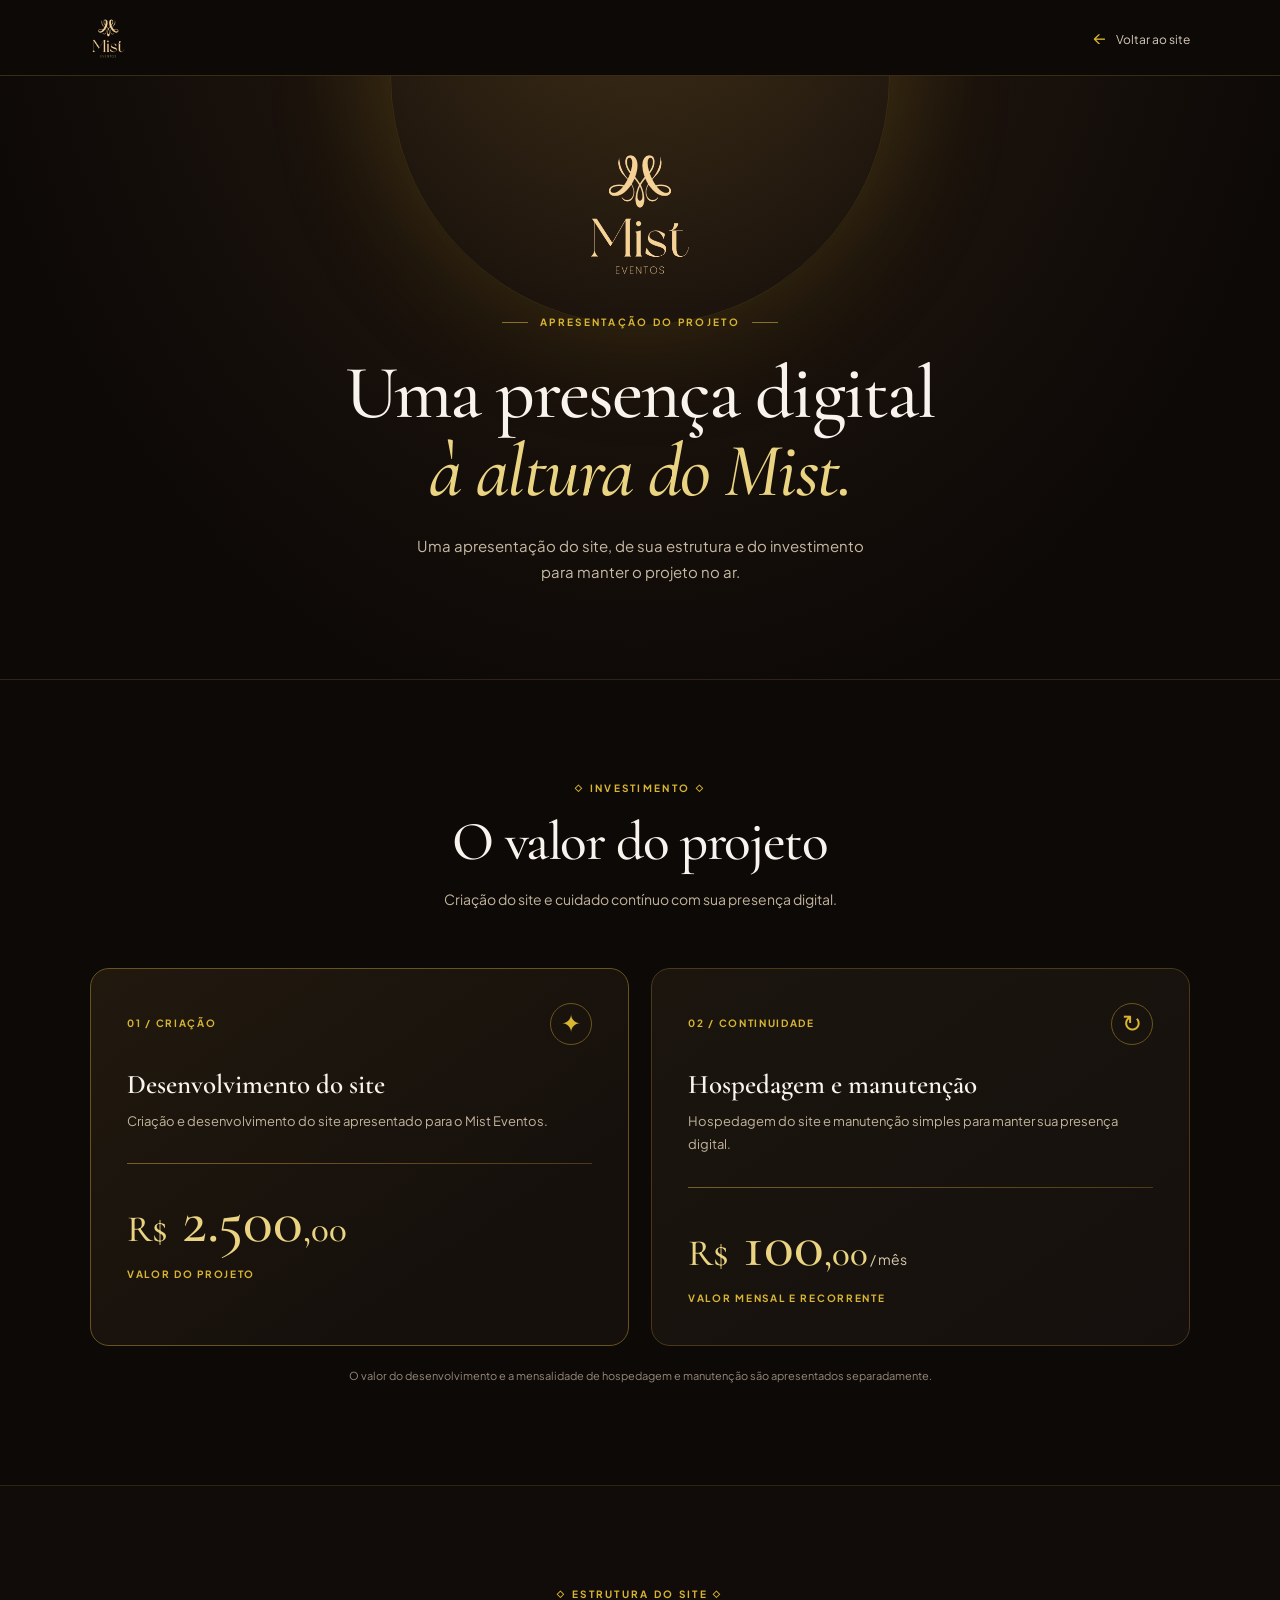
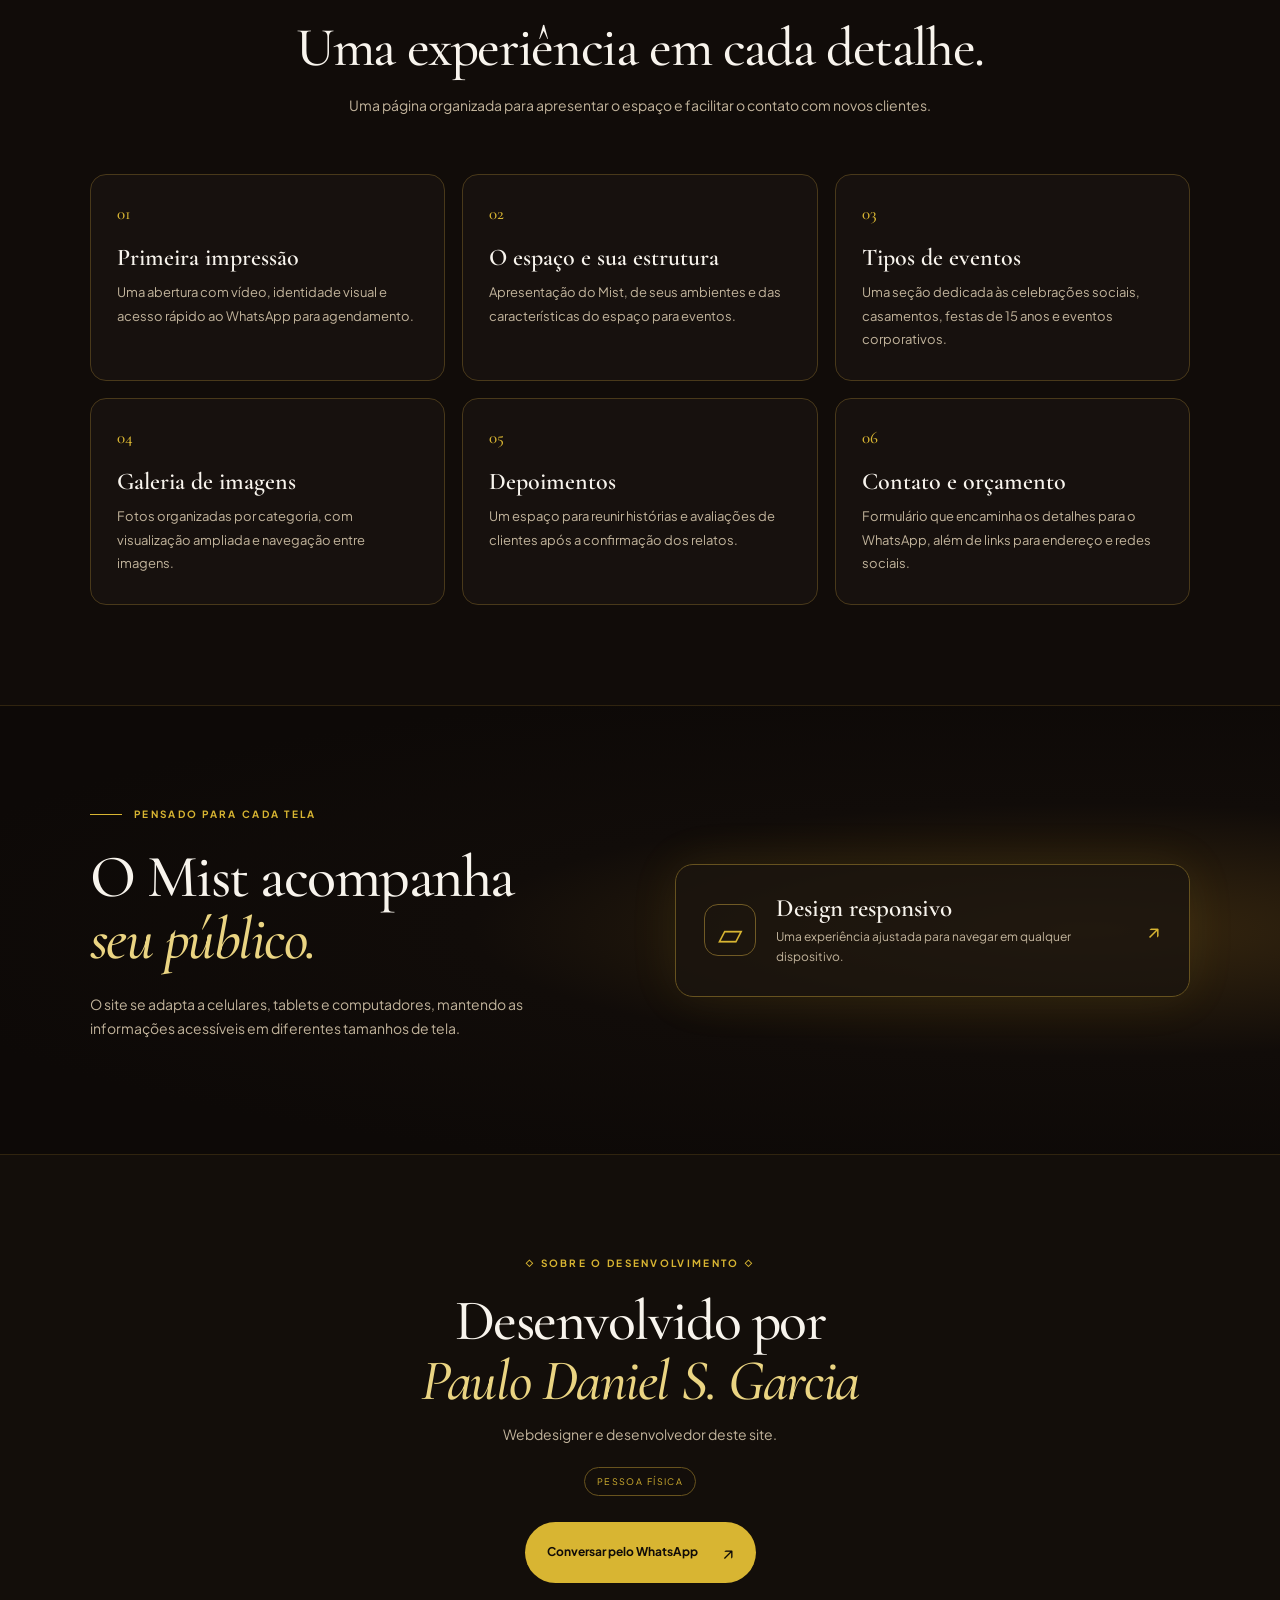
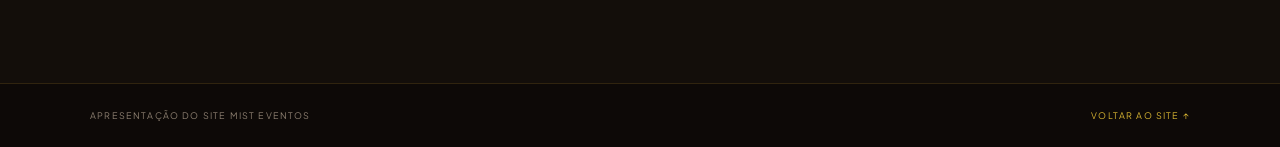
==== apresentacao.html @ 87571ee4 "Adiciona creditos e apresentacao do site" ====
<!doctype html>
<html lang="pt-BR">
<head>
<meta charset="utf-8">
<meta name="viewport" content="width=device-width,initial-scale=1">
<meta name="theme-color" content="#0d0907">
<meta name="description" content="Apresentação da estrutura e do investimento do site Mist Eventos.">
<title>Apresentação do site · Mist Eventos</title>
<link rel="icon" type="image/svg+xml" href="assets/favicon.svg">
<link rel="preconnect" href="https://fonts.googleapis.com"><link rel="preconnect" href="https://fonts.gstatic.com" crossorigin>
<link href="https://fonts.googleapis.com/css2?family=Cormorant+Garamond:ital,wght@0,400;0,500;0,600;1,400;1,500;1,600&family=Plus+Jakarta+Sans:wght@400;500;600;700&display=swap" rel="stylesheet">
<link rel="stylesheet" href="apresentacao.css">
<script defer src="apresentacao.js"></script>
</head>
<body>
<header class="topbar"><div class="container topbar-inner"><a class="topbar-logo" href="index.html" aria-label="Voltar ao site Mist Eventos"><img src="assets/logo-transparente.png" alt="Mist Eventos"></a><a class="back-link" href="index.html"><span aria-hidden="true">←</span> Voltar ao site</a></div></header>
<main>
<section class="intro"><div class="intro-glow" aria-hidden="true"></div><div class="container intro-content"><img class="main-logo" src="assets/logo-transparente.png" alt="Mist Eventos"><div class="eyebrow"><span></span> APRESENTAÇÃO DO PROJETO <span></span></div><h1>Uma presença digital<br><em>à altura do Mist.</em></h1><p class="intro-copy">Uma apresentação do site, de sua estrutura e do investimento para manter o projeto no ar.</p></div></section>
<section class="investment section"><div class="container"><div class="section-heading reveal"><div class="eyebrow">◇ INVESTIMENTO ◇</div><h2>O valor do projeto</h2><p>Criação do site e cuidado contínuo com sua presença digital.</p></div><div class="price-grid"><article class="price-card reveal"><div class="price-top"><span class="price-index">01 / CRIAÇÃO</span><span class="price-symbol" aria-hidden="true">✦</span></div><h3>Desenvolvimento do site</h3><p>Criação e desenvolvimento do site apresentado para o Mist Eventos.</p><div class="price-divider"></div><div class="price"><span>R$</span> 2.500<span>,00</span></div><div class="price-label">VALOR DO PROJETO</div></article><article class="price-card recurring reveal"><div class="price-top"><span class="price-index">02 / CONTINUIDADE</span><span class="price-symbol" aria-hidden="true">↻</span></div><h3>Hospedagem e manutenção</h3><p>Hospedagem do site e manutenção simples para manter sua presença digital.</p><div class="price-divider"></div><div class="price"><span>R$</span> 100<span>,00</span><small> / mês</small></div><div class="price-label">VALOR MENSAL E RECORRENTE</div></article></div><p class="investment-note reveal">O valor do desenvolvimento e a mensalidade de hospedagem e manutenção são apresentados separadamente.</p></div></section>
<section class="structure section"><div class="container"><div class="section-heading reveal"><div class="eyebrow">◇ ESTRUTURA DO SITE ◇</div><h2>Uma experiência em cada detalhe.</h2><p>Uma página organizada para apresentar o espaço e facilitar o contato com novos clientes.</p></div><div class="feature-grid"><article class="feature reveal"><span class="feature-number">01</span><h3>Primeira impressão</h3><p>Uma abertura com vídeo, identidade visual e acesso rápido ao WhatsApp para agendamento.</p></article><article class="feature reveal"><span class="feature-number">02</span><h3>O espaço e sua estrutura</h3><p>Apresentação do Mist, de seus ambientes e das características do espaço para eventos.</p></article><article class="feature reveal"><span class="feature-number">03</span><h3>Tipos de eventos</h3><p>Uma seção dedicada às celebrações sociais, casamentos, festas de 15 anos e eventos corporativos.</p></article><article class="feature reveal"><span class="feature-number">04</span><h3>Galeria de imagens</h3><p>Fotos organizadas por categoria, com visualização ampliada e navegação entre imagens.</p></article><article class="feature reveal"><span class="feature-number">05</span><h3>Depoimentos</h3><p>Um espaço para reunir histórias e avaliações de clientes após a confirmação dos relatos.</p></article><article class="feature reveal"><span class="feature-number">06</span><h3>Contato e orçamento</h3><p>Formulário que encaminha os detalhes para o WhatsApp, além de links para endereço e redes sociais.</p></article></div></div></section>
<section class="responsive section"><div class="container responsive-grid"><div class="reveal"><div class="eyebrow"><span class="eyeline"></span> PENSADO PARA CADA TELA</div><h2>O Mist acompanha<br><em>seu público.</em></h2><p>O site se adapta a celulares, tablets e computadores, mantendo as informações acessíveis em diferentes tamanhos de tela.</p></div><div class="responsive-card reveal"><span class="device-icon" aria-hidden="true">▱</span><div><strong>Design responsivo</strong><p>Uma experiência ajustada para navegar em qualquer dispositivo.</p></div><span class="device-arrow" aria-hidden="true">↗</span></div></div></section>
<section class="author section"><div class="container author-inner reveal"><div class="eyebrow">◇ SOBRE O DESENVOLVIMENTO ◇</div><h2>Desenvolvido por<br><em>Paulo Daniel S. Garcia</em></h2><p>Webdesigner e desenvolvedor deste site.</p><div class="author-kind">PESSOA FÍSICA</div><a class="contact-button" href="https://wa.me/5541984542307?text=Ol%C3%A1%2C%20vim%20pelo%20site%20da%20mist%20eventos%2C%20gostaria%20de%20fazer%20um%20site%20tamb%C3%A9m." target="_blank" rel="noopener noreferrer">Conversar pelo WhatsApp <span aria-hidden="true">↗</span></a></div></section>
</main>
<footer><div class="container footer-content"><span>APRESENTAÇÃO DO SITE MIST EVENTOS</span><a href="index.html">VOLTAR AO SITE ↑</a></div></footer>
</body></html>
---- apresentacao.css ----
:root{--bg:#0d0907;--surface:#17110e;--gold:#d8b532;--gold-light:#ead482;--cream:#f8f4ed;--muted:#c2b49c;--line:#4c3b17}*{box-sizing:border-box}html{scroll-behavior:smooth;overflow-x:clip}body{margin:0;background:var(--bg);color:var(--cream);font-family:'Plus Jakarta Sans',Arial,sans-serif;font-size:14px;line-height:1.7;overflow-x:clip}a{color:inherit;text-decoration:none}img{max-width:100%;display:block}.container{width:min(1100px,calc(100% - 48px));margin:auto}.topbar{height:76px;border-bottom:1px solid #3a2b13;background:#0d0907e8;position:relative;z-index:2}.topbar-inner{height:100%;display:flex;align-items:center;justify-content:space-between}.topbar-logo{width:37px}.back-link{font-size:12px;color:#d6cab9}.back-link span{color:var(--gold);font-size:18px;margin-right:8px}.back-link:hover,.footer-content a:hover{color:var(--gold-light)}.intro{position:relative;overflow:hidden;text-align:center;padding:68px 0 95px;background:radial-gradient(ellipse at 50% -40%,#49371a 0%,#1a120c 43%,#0d0907 76%);border-bottom:1px solid #30240f}.intro-glow{position:absolute;width:500px;height:500px;top:-250px;left:50%;transform:translateX(-50%);border:1px solid #d8b53220;border-radius:50%;box-shadow:0 0 130px #c99d1830;pointer-events:none}.intro-content{position:relative}.main-logo{width:115px;margin:0 auto 35px}.eyebrow{display:flex;align-items:center;justify-content:center;gap:12px;color:var(--gold);font-size:10px;font-weight:700;letter-spacing:.23em}.eyebrow span:not(.eyeline){width:26px;height:1px;background:#88702a}.intro h1,.section h2{font:500 clamp(48px,6vw,76px)/1.03 'Cormorant Garamond',Georgia,serif;letter-spacing:-.025em;margin:23px 0}.intro h1 em,.section h2 em{font-weight:500;color:var(--gold-light)}.intro-copy{color:#c7baa5;max-width:480px;margin:0 auto;font-size:15px}.section{padding:100px 0;border-bottom:1px solid #30240f}.section-heading{text-align:center;max-width:750px;margin:0 auto 56px}.section-heading h2{font-size:clamp(41px,4.3vw,58px);margin:17px 0}.section-heading p{font-size:14px;color:var(--muted);margin:0}.price-grid{display:grid;grid-template-columns:1fr 1fr;gap:22px}.price-card{position:relative;overflow:hidden;border:1px solid #67531d;border-radius:19px;background:linear-gradient(145deg,#21190e,#16100c 72%);padding:34px 36px 38px}.price-card.recurring{border-color:#49391a;background:linear-gradient(145deg,#1b150e,#15100d)}.price-top{display:flex;justify-content:space-between;align-items:center;color:var(--gold)}.price-index,.price-label{font-size:10px;font-weight:700;letter-spacing:.17em;color:var(--gold)}.price-symbol{display:grid;place-items:center;width:42px;height:42px;border:1px solid #69551d;border-radius:50%;font:24px Georgia,serif}.price-card h3,.feature h3{font:600 27px/1.15 'Cormorant Garamond',Georgia,serif;margin:24px 0 10px}.price-card>p,.feature p{color:var(--muted);font-size:13px;line-height:1.8;margin:0}.price-divider{height:1px;background:linear-gradient(90deg,#795e24,#4c3b17);margin:30px 0 22px}.price{color:var(--gold-light);font:500 clamp(43px,5vw,62px)/1.15 'Cormorant Garamond',Georgia,serif;white-space:nowrap}.price>span{font-size:.6em}.price small{color:#d8c9ad;font:400 14px 'Plus Jakarta Sans',Arial,sans-serif}.price-label{margin-top:9px}.investment-note{text-align:center;color:#958979;font-size:11px;margin:21px auto 0;max-width:700px}.structure{background:#110c09}.feature-grid{display:grid;grid-template-columns:repeat(3,1fr);gap:17px}.feature{border:1px solid #49391a;border-radius:16px;background:#17110e;padding:27px 26px;min-height:207px;transition:border-color .25s,box-shadow .25s,transform .25s}.feature:hover{border-color:#b49533;box-shadow:0 10px 30px #d8b5321c;transform:translateY(-3px)}.feature-number{font:500 17px 'Cormorant Garamond',Georgia,serif;color:var(--gold)}.feature h3{font-size:24px;margin:18px 0 10px}.responsive{background:radial-gradient(ellipse at 85% 50%,#37270f 0%,#110c09 40%,#0d0907 80%)}.responsive-grid{display:grid;grid-template-columns:1fr 1fr;gap:70px;align-items:center}.responsive .eyebrow{justify-content:flex-start}.eyeline{width:32px;height:1px;background:var(--gold)}.responsive h2{font-size:clamp(45px,4.7vw,65px)}.responsive-grid>div>p{max-width:470px;color:var(--muted)}.responsive-card{display:flex;align-items:center;gap:20px;padding:28px;border:1px solid #66521f;border-radius:18px;background:#1b150ecc;box-shadow:0 0 50px #d8b53216}.device-icon{flex-shrink:0;width:52px;height:52px;border:1px solid #705a25;border-radius:14px;color:var(--gold);display:grid;place-items:center;font-size:32px}.responsive-card strong{font:600 25px 'Cormorant Garamond',Georgia,serif}.responsive-card p{margin:4px 0 0;color:var(--muted);font-size:12px;line-height:1.7}.device-arrow{margin-left:auto;color:var(--gold);font-size:20px}.author{text-align:center;background:#130e0a}.author h2{font-size:clamp(43px,4.5vw,60px);margin:20px 0 12px}.author p{color:var(--muted);margin:0}.author-kind{display:inline-block;border:1px solid #68531e;border-radius:99px;color:var(--gold);font-size:9px;letter-spacing:.16em;padding:6px 12px;margin:20px 0 26px}.contact-button{display:flex;width:max-content;max-width:100%;justify-content:center;align-items:center;gap:25px;border-radius:99px;background:var(--gold);color:#100b08;padding:15px 22px;font-size:12px;font-weight:700;margin:auto;transition:background .2s}.contact-button:hover{background:#ead15f}.contact-button span{font-size:18px;font-weight:400}footer{padding:24px 0}.footer-content{display:flex;justify-content:space-between;gap:20px;color:#8c7f70;font-size:9px;letter-spacing:.13em}.footer-content a{color:var(--gold)}.reveal{opacity:0;transform:translateY(25px);transition:opacity .7s ease,transform .7s ease}.reveal.visible{opacity:1;transform:none}html:not(.animations-ready) .reveal{opacity:1;transform:none}:focus-visible{outline:2px solid var(--gold-light);outline-offset:4px}@media(max-width:750px){.feature-grid{grid-template-columns:repeat(2,1fr)}.responsive-grid{gap:35px}.section{padding:78px 0}}@media(max-width:550px){.container{width:calc(100% - 36px)}.topbar{height:68px}.intro{padding:55px 0 75px}.main-logo{width:96px}.intro h1{font-size:clamp(43px,11vw,58px)}.intro-copy{font-size:13px}.eyebrow{font-size:9px;letter-spacing:.17em}.section{padding:70px 0}.section-heading{margin-bottom:37px}.section-heading h2{font-size:42px}.price-grid,.feature-grid,.responsive-grid{grid-template-columns:1fr}.price-card{padding:26px}.price{font-size:52px}.feature{min-height:0;padding:23px}.feature h3{margin:12px 0 8px}.responsive-grid{gap:28px}.responsive h2{font-size:48px}.responsive-card{padding:22px}.footer-content{flex-wrap:wrap;line-height:1.7}.author h2{font-size:43px}}@media(prefers-reduced-motion:reduce){html{scroll-behavior:auto}.reveal{opacity:1!important;transform:none!important;transition:none!important}*,*:before,*:after{transition:none!important}}
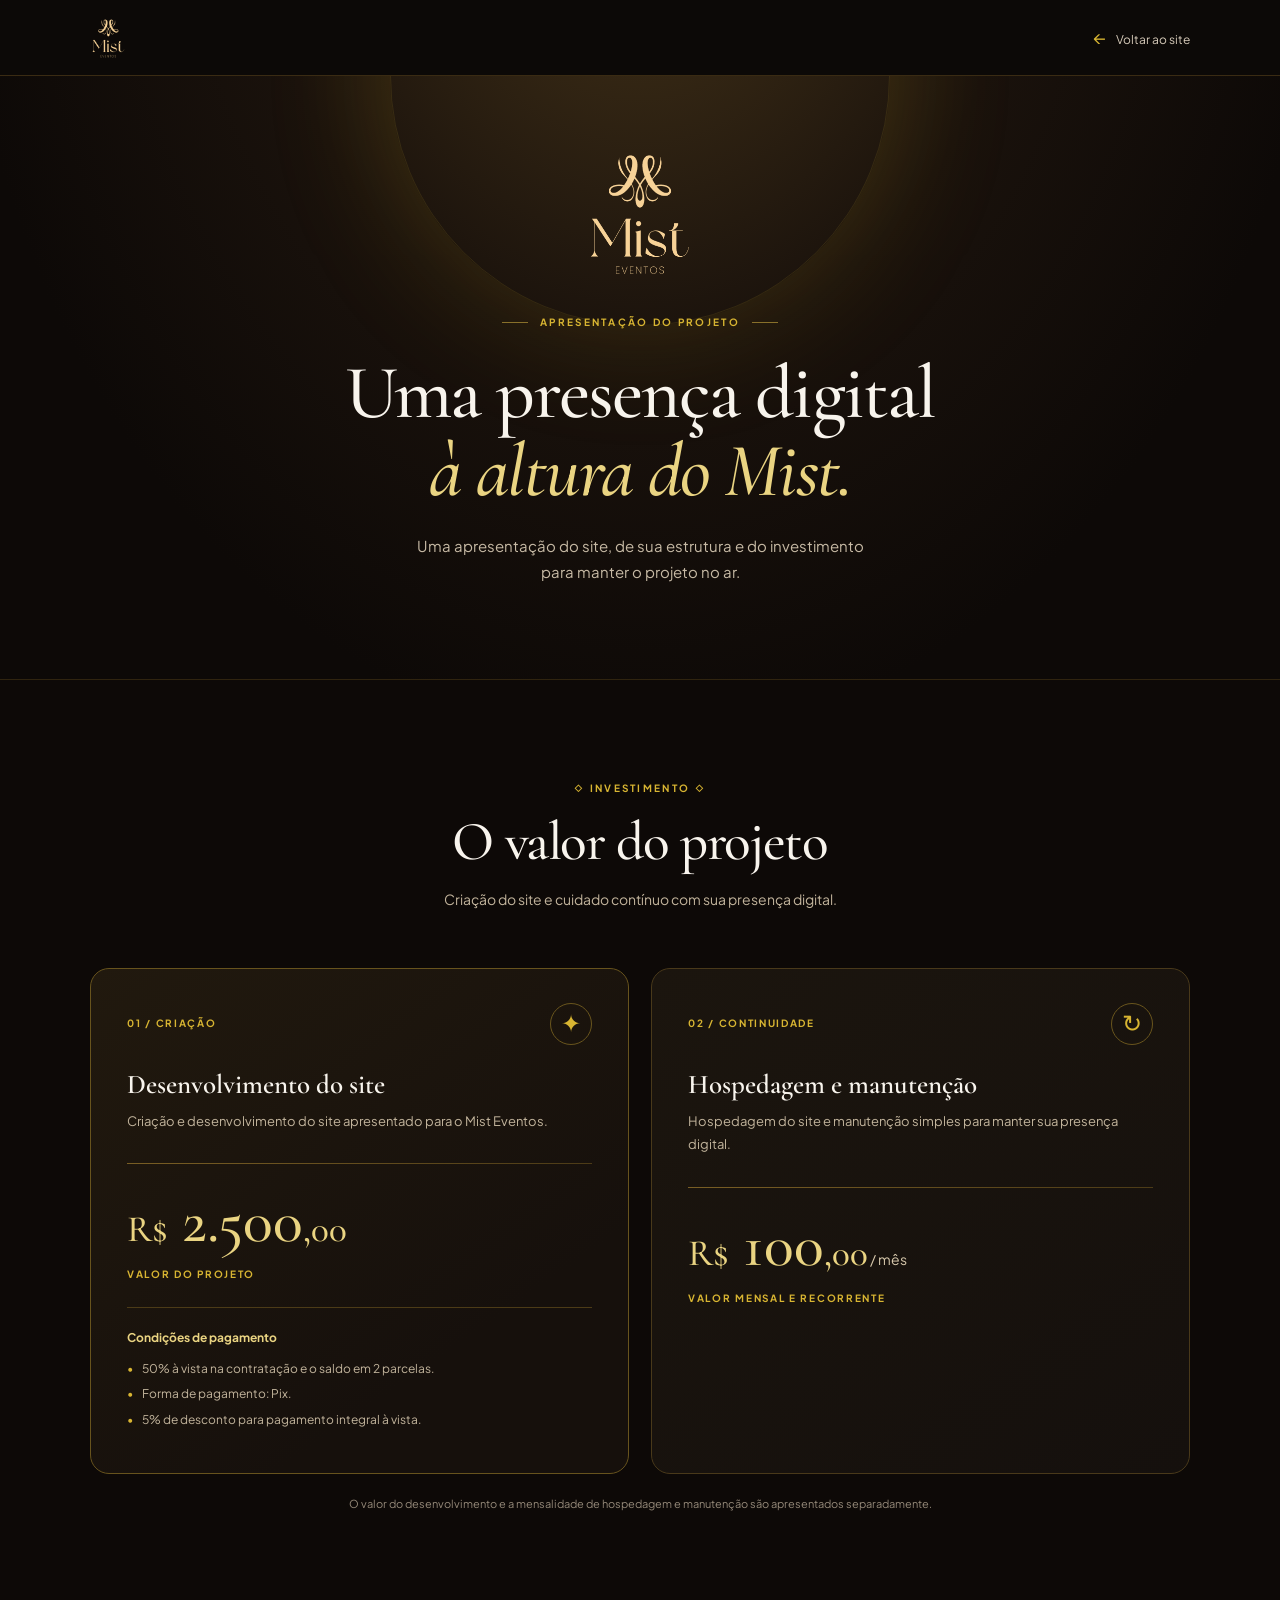
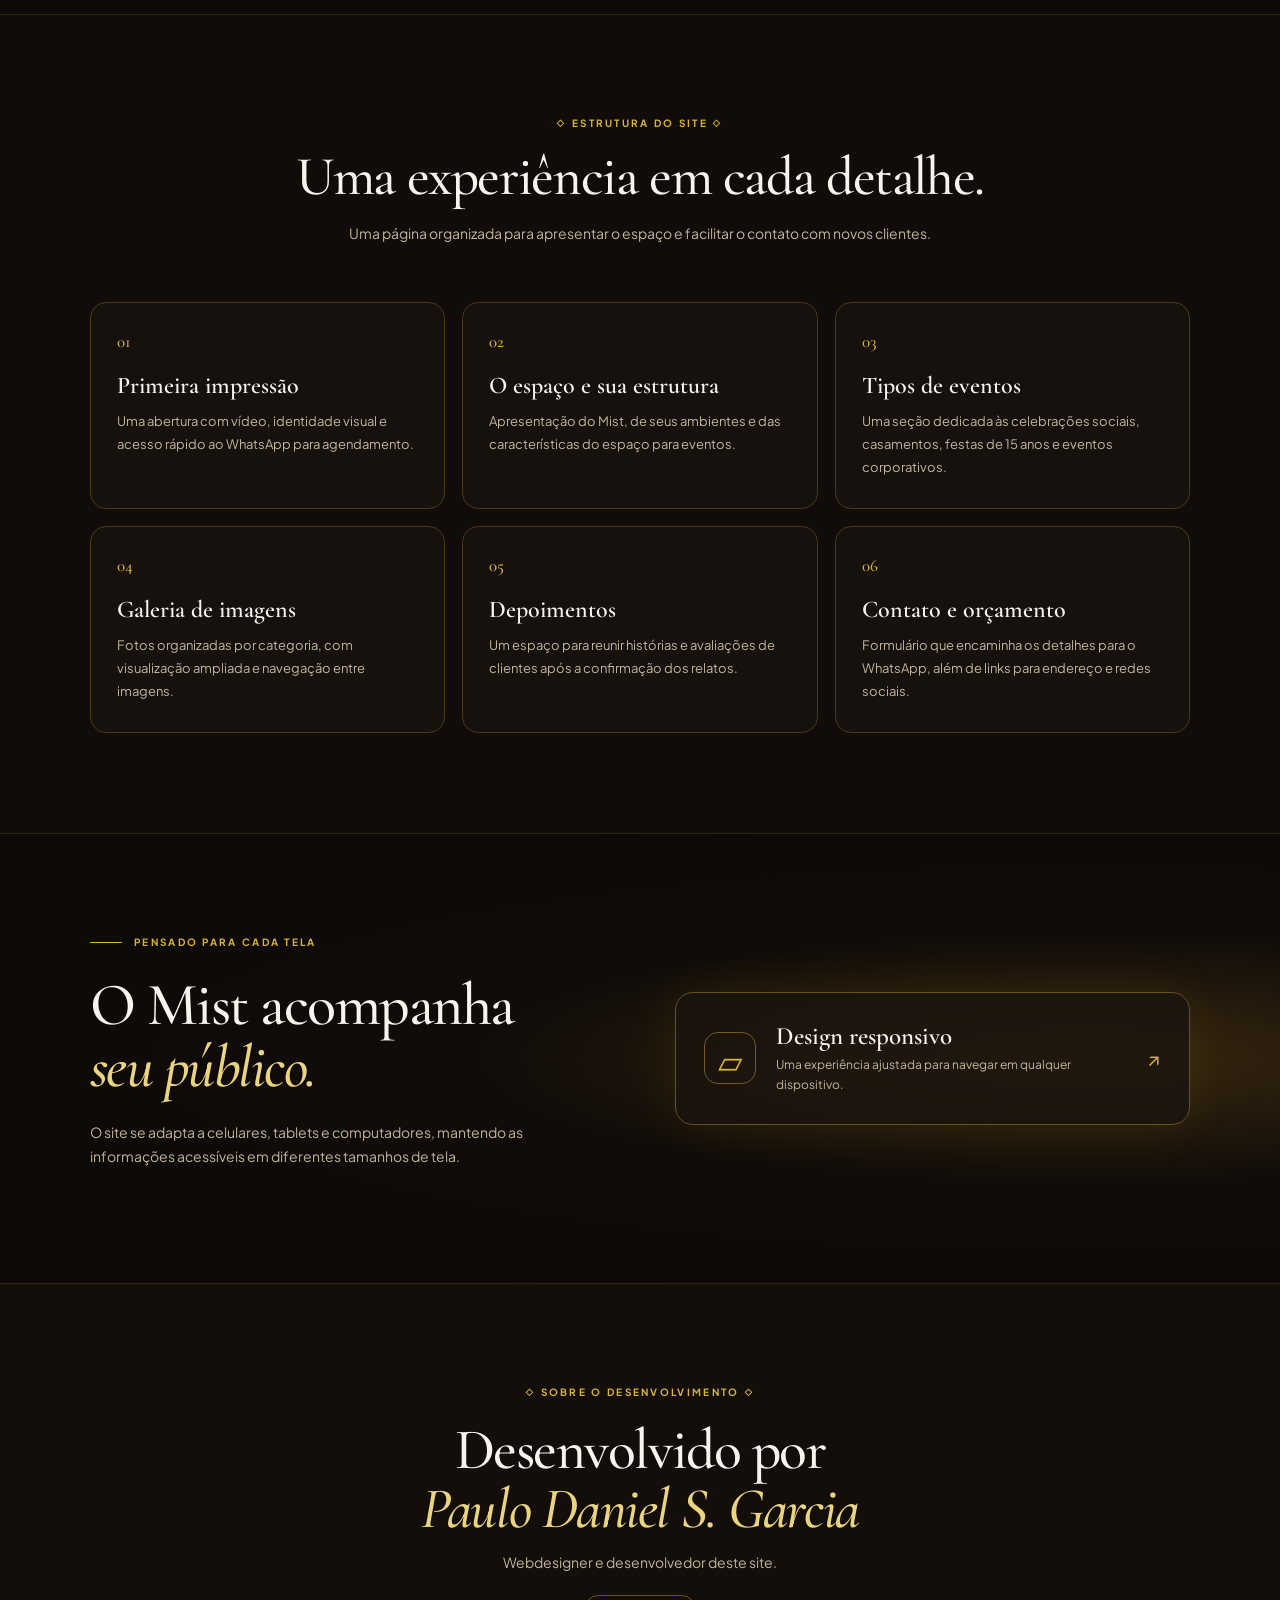
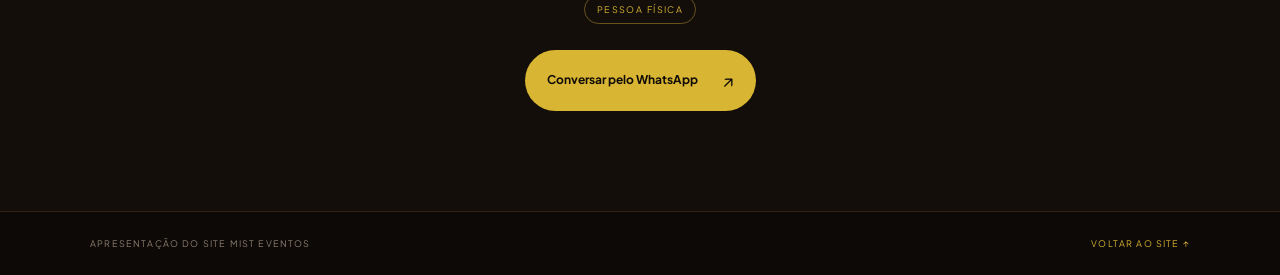
==== commit 250b6f39: "Adiciona condicoes de pagamento" ====
--- a/apresentacao.html
+++ b/apresentacao.html
@@ -16,7 +16,7 @@
 <header class="topbar"><div class="container topbar-inner"><a class="topbar-logo" href="index.html" aria-label="Voltar ao site Mist Eventos"><img src="assets/logo-transparente.png" alt="Mist Eventos"></a><a class="back-link" href="index.html"><span aria-hidden="true">←</span> Voltar ao site</a></div></header>
 <main>
 <section class="intro"><div class="intro-glow" aria-hidden="true"></div><div class="container intro-content"><img class="main-logo" src="assets/logo-transparente.png" alt="Mist Eventos"><div class="eyebrow"><span></span> APRESENTAÇÃO DO PROJETO <span></span></div><h1>Uma presença digital<br><em>à altura do Mist.</em></h1><p class="intro-copy">Uma apresentação do site, de sua estrutura e do investimento para manter o projeto no ar.</p></div></section>
-<section class="investment section"><div class="container"><div class="section-heading reveal"><div class="eyebrow">◇ INVESTIMENTO ◇</div><h2>O valor do projeto</h2><p>Criação do site e cuidado contínuo com sua presença digital.</p></div><div class="price-grid"><article class="price-card reveal"><div class="price-top"><span class="price-index">01 / CRIAÇÃO</span><span class="price-symbol" aria-hidden="true">✦</span></div><h3>Desenvolvimento do site</h3><p>Criação e desenvolvimento do site apresentado para o Mist Eventos.</p><div class="price-divider"></div><div class="price"><span>R$</span> 2.500<span>,00</span></div><div class="price-label">VALOR DO PROJETO</div></article><article class="price-card recurring reveal"><div class="price-top"><span class="price-index">02 / CONTINUIDADE</span><span class="price-symbol" aria-hidden="true">↻</span></div><h3>Hospedagem e manutenção</h3><p>Hospedagem do site e manutenção simples para manter sua presença digital.</p><div class="price-divider"></div><div class="price"><span>R$</span> 100<span>,00</span><small> / mês</small></div><div class="price-label">VALOR MENSAL E RECORRENTE</div></article></div><p class="investment-note reveal">O valor do desenvolvimento e a mensalidade de hospedagem e manutenção são apresentados separadamente.</p></div></section>
+<section class="investment section"><div class="container"><div class="section-heading reveal"><div class="eyebrow">◇ INVESTIMENTO ◇</div><h2>O valor do projeto</h2><p>Criação do site e cuidado contínuo com sua presença digital.</p></div><div class="price-grid"><article class="price-card reveal"><div class="price-top"><span class="price-index">01 / CRIAÇÃO</span><span class="price-symbol" aria-hidden="true">✦</span></div><h3>Desenvolvimento do site</h3><p>Criação e desenvolvimento do site apresentado para o Mist Eventos.</p><div class="price-divider"></div><div class="price"><span>R$</span> 2.500<span>,00</span></div><div class="price-label">VALOR DO PROJETO</div><div class="payment-terms"><h4>Condições de pagamento</h4><ul><li>50% à vista na contratação e o saldo em 2 parcelas.</li><li>Forma de pagamento: Pix.</li><li>5% de desconto para pagamento integral à vista.</li></ul></div></article><article class="price-card recurring reveal"><div class="price-top"><span class="price-index">02 / CONTINUIDADE</span><span class="price-symbol" aria-hidden="true">↻</span></div><h3>Hospedagem e manutenção</h3><p>Hospedagem do site e manutenção simples para manter sua presença digital.</p><div class="price-divider"></div><div class="price"><span>R$</span> 100<span>,00</span><small> / mês</small></div><div class="price-label">VALOR MENSAL E RECORRENTE</div></article></div><p class="investment-note reveal">O valor do desenvolvimento e a mensalidade de hospedagem e manutenção são apresentados separadamente.</p></div></section>
 <section class="structure section"><div class="container"><div class="section-heading reveal"><div class="eyebrow">◇ ESTRUTURA DO SITE ◇</div><h2>Uma experiência em cada detalhe.</h2><p>Uma página organizada para apresentar o espaço e facilitar o contato com novos clientes.</p></div><div class="feature-grid"><article class="feature reveal"><span class="feature-number">01</span><h3>Primeira impressão</h3><p>Uma abertura com vídeo, identidade visual e acesso rápido ao WhatsApp para agendamento.</p></article><article class="feature reveal"><span class="feature-number">02</span><h3>O espaço e sua estrutura</h3><p>Apresentação do Mist, de seus ambientes e das características do espaço para eventos.</p></article><article class="feature reveal"><span class="feature-number">03</span><h3>Tipos de eventos</h3><p>Uma seção dedicada às celebrações sociais, casamentos, festas de 15 anos e eventos corporativos.</p></article><article class="feature reveal"><span class="feature-number">04</span><h3>Galeria de imagens</h3><p>Fotos organizadas por categoria, com visualização ampliada e navegação entre imagens.</p></article><article class="feature reveal"><span class="feature-number">05</span><h3>Depoimentos</h3><p>Um espaço para reunir histórias e avaliações de clientes após a confirmação dos relatos.</p></article><article class="feature reveal"><span class="feature-number">06</span><h3>Contato e orçamento</h3><p>Formulário que encaminha os detalhes para o WhatsApp, além de links para endereço e redes sociais.</p></article></div></div></section>
 <section class="responsive section"><div class="container responsive-grid"><div class="reveal"><div class="eyebrow"><span class="eyeline"></span> PENSADO PARA CADA TELA</div><h2>O Mist acompanha<br><em>seu público.</em></h2><p>O site se adapta a celulares, tablets e computadores, mantendo as informações acessíveis em diferentes tamanhos de tela.</p></div><div class="responsive-card reveal"><span class="device-icon" aria-hidden="true">▱</span><div><strong>Design responsivo</strong><p>Uma experiência ajustada para navegar em qualquer dispositivo.</p></div><span class="device-arrow" aria-hidden="true">↗</span></div></div></section>
 <section class="author section"><div class="container author-inner reveal"><div class="eyebrow">◇ SOBRE O DESENVOLVIMENTO ◇</div><h2>Desenvolvido por<br><em>Paulo Daniel S. Garcia</em></h2><p>Webdesigner e desenvolvedor deste site.</p><div class="author-kind">PESSOA FÍSICA</div><a class="contact-button" href="https://wa.me/5541984542307?text=Ol%C3%A1%2C%20vim%20pelo%20site%20da%20mist%20eventos%2C%20gostaria%20de%20fazer%20um%20site%20tamb%C3%A9m." target="_blank" rel="noopener noreferrer">Conversar pelo WhatsApp <span aria-hidden="true">↗</span></a></div></section>
--- a/apresentacao.css
+++ b/apresentacao.css
@@ -1 +1,9 @@
 :root{--bg:#0d0907;--surface:#17110e;--gold:#d8b532;--gold-light:#ead482;--cream:#f8f4ed;--muted:#c2b49c;--line:#4c3b17}*{box-sizing:border-box}html{scroll-behavior:smooth;overflow-x:clip}body{margin:0;background:var(--bg);color:var(--cream);font-family:'Plus Jakarta Sans',Arial,sans-serif;font-size:14px;line-height:1.7;overflow-x:clip}a{color:inherit;text-decoration:none}img{max-width:100%;display:block}.container{width:min(1100px,calc(100% - 48px));margin:auto}.topbar{height:76px;border-bottom:1px solid #3a2b13;background:#0d0907e8;position:relative;z-index:2}.topbar-inner{height:100%;display:flex;align-items:center;justify-content:space-between}.topbar-logo{width:37px}.back-link{font-size:12px;color:#d6cab9}.back-link span{color:var(--gold);font-size:18px;margin-right:8px}.back-link:hover,.footer-content a:hover{color:var(--gold-light)}.intro{position:relative;overflow:hidden;text-align:center;padding:68px 0 95px;background:radial-gradient(ellipse at 50% -40%,#49371a 0%,#1a120c 43%,#0d0907 76%);border-bottom:1px solid #30240f}.intro-glow{position:absolute;width:500px;height:500px;top:-250px;left:50%;transform:translateX(-50%);border:1px solid #d8b53220;border-radius:50%;box-shadow:0 0 130px #c99d1830;pointer-events:none}.intro-content{position:relative}.main-logo{width:115px;margin:0 auto 35px}.eyebrow{display:flex;align-items:center;justify-content:center;gap:12px;color:var(--gold);font-size:10px;font-weight:700;letter-spacing:.23em}.eyebrow span:not(.eyeline){width:26px;height:1px;background:#88702a}.intro h1,.section h2{font:500 clamp(48px,6vw,76px)/1.03 'Cormorant Garamond',Georgia,serif;letter-spacing:-.025em;margin:23px 0}.intro h1 em,.section h2 em{font-weight:500;color:var(--gold-light)}.intro-copy{color:#c7baa5;max-width:480px;margin:0 auto;font-size:15px}.section{padding:100px 0;border-bottom:1px solid #30240f}.section-heading{text-align:center;max-width:750px;margin:0 auto 56px}.section-heading h2{font-size:clamp(41px,4.3vw,58px);margin:17px 0}.section-heading p{font-size:14px;color:var(--muted);margin:0}.price-grid{display:grid;grid-template-columns:1fr 1fr;gap:22px}.price-card{position:relative;overflow:hidden;border:1px solid #67531d;border-radius:19px;background:linear-gradient(145deg,#21190e,#16100c 72%);padding:34px 36px 38px}.price-card.recurring{border-color:#49391a;background:linear-gradient(145deg,#1b150e,#15100d)}.price-top{display:flex;justify-content:space-between;align-items:center;color:var(--gold)}.price-index,.price-label{font-size:10px;font-weight:700;letter-spacing:.17em;color:var(--gold)}.price-symbol{display:grid;place-items:center;width:42px;height:42px;border:1px solid #69551d;border-radius:50%;font:24px Georgia,serif}.price-card h3,.feature h3{font:600 27px/1.15 'Cormorant Garamond',Georgia,serif;margin:24px 0 10px}.price-card>p,.feature p{color:var(--muted);font-size:13px;line-height:1.8;margin:0}.price-divider{height:1px;background:linear-gradient(90deg,#795e24,#4c3b17);margin:30px 0 22px}.price{color:var(--gold-light);font:500 clamp(43px,5vw,62px)/1.15 'Cormorant Garamond',Georgia,serif;white-space:nowrap}.price>span{font-size:.6em}.price small{color:#d8c9ad;font:400 14px 'Plus Jakarta Sans',Arial,sans-serif}.price-label{margin-top:9px}.investment-note{text-align:center;color:#958979;font-size:11px;margin:21px auto 0;max-width:700px}.structure{background:#110c09}.feature-grid{display:grid;grid-template-columns:repeat(3,1fr);gap:17px}.feature{border:1px solid #49391a;border-radius:16px;background:#17110e;padding:27px 26px;min-height:207px;transition:border-color .25s,box-shadow .25s,transform .25s}.feature:hover{border-color:#b49533;box-shadow:0 10px 30px #d8b5321c;transform:translateY(-3px)}.feature-number{font:500 17px 'Cormorant Garamond',Georgia,serif;color:var(--gold)}.feature h3{font-size:24px;margin:18px 0 10px}.responsive{background:radial-gradient(ellipse at 85% 50%,#37270f 0%,#110c09 40%,#0d0907 80%)}.responsive-grid{display:grid;grid-template-columns:1fr 1fr;gap:70px;align-items:center}.responsive .eyebrow{justify-content:flex-start}.eyeline{width:32px;height:1px;background:var(--gold)}.responsive h2{font-size:clamp(45px,4.7vw,65px)}.responsive-grid>div>p{max-width:470px;color:var(--muted)}.responsive-card{display:flex;align-items:center;gap:20px;padding:28px;border:1px solid #66521f;border-radius:18px;background:#1b150ecc;box-shadow:0 0 50px #d8b53216}.device-icon{flex-shrink:0;width:52px;height:52px;border:1px solid #705a25;border-radius:14px;color:var(--gold);display:grid;place-items:center;font-size:32px}.responsive-card strong{font:600 25px 'Cormorant Garamond',Georgia,serif}.responsive-card p{margin:4px 0 0;color:var(--muted);font-size:12px;line-height:1.7}.device-arrow{margin-left:auto;color:var(--gold);font-size:20px}.author{text-align:center;background:#130e0a}.author h2{font-size:clamp(43px,4.5vw,60px);margin:20px 0 12px}.author p{color:var(--muted);margin:0}.author-kind{display:inline-block;border:1px solid #68531e;border-radius:99px;color:var(--gold);font-size:9px;letter-spacing:.16em;padding:6px 12px;margin:20px 0 26px}.contact-button{display:flex;width:max-content;max-width:100%;justify-content:center;align-items:center;gap:25px;border-radius:99px;background:var(--gold);color:#100b08;padding:15px 22px;font-size:12px;font-weight:700;margin:auto;transition:background .2s}.contact-button:hover{background:#ead15f}.contact-button span{font-size:18px;font-weight:400}footer{padding:24px 0}.footer-content{display:flex;justify-content:space-between;gap:20px;color:#8c7f70;font-size:9px;letter-spacing:.13em}.footer-content a{color:var(--gold)}.reveal{opacity:0;transform:translateY(25px);transition:opacity .7s ease,transform .7s ease}.reveal.visible{opacity:1;transform:none}html:not(.animations-ready) .reveal{opacity:1;transform:none}:focus-visible{outline:2px solid var(--gold-light);outline-offset:4px}@media(max-width:750px){.feature-grid{grid-template-columns:repeat(2,1fr)}.responsive-grid{gap:35px}.section{padding:78px 0}}@media(max-width:550px){.container{width:calc(100% - 36px)}.topbar{height:68px}.intro{padding:55px 0 75px}.main-logo{width:96px}.intro h1{font-size:clamp(43px,11vw,58px)}.intro-copy{font-size:13px}.eyebrow{font-size:9px;letter-spacing:.17em}.section{padding:70px 0}.section-heading{margin-bottom:37px}.section-heading h2{font-size:42px}.price-grid,.feature-grid,.responsive-grid{grid-template-columns:1fr}.price-card{padding:26px}.price{font-size:52px}.feature{min-height:0;padding:23px}.feature h3{margin:12px 0 8px}.responsive-grid{gap:28px}.responsive h2{font-size:48px}.responsive-card{padding:22px}.footer-content{flex-wrap:wrap;line-height:1.7}.author h2{font-size:43px}}@media(prefers-reduced-motion:reduce){html{scroll-behavior:auto}.reveal{opacity:1!important;transform:none!important;transition:none!important}*,*:before,*:after{transition:none!important}}
+
+
+/* Condições de pagamento do projeto. */
+.payment-terms{border-top:1px solid #4c3b17;margin-top:24px;padding-top:20px}
+.payment-terms h4{margin:0 0 10px;color:#ead482;font-size:12px;font-weight:700}
+.payment-terms ul{margin:0;padding:0;list-style:none}
+.payment-terms li{position:relative;padding-left:15px;color:#c2b49c;font-size:12px;line-height:1.7;margin:5px 0}
+.payment-terms li:before{content:"•";position:absolute;left:0;color:#d8b532}
